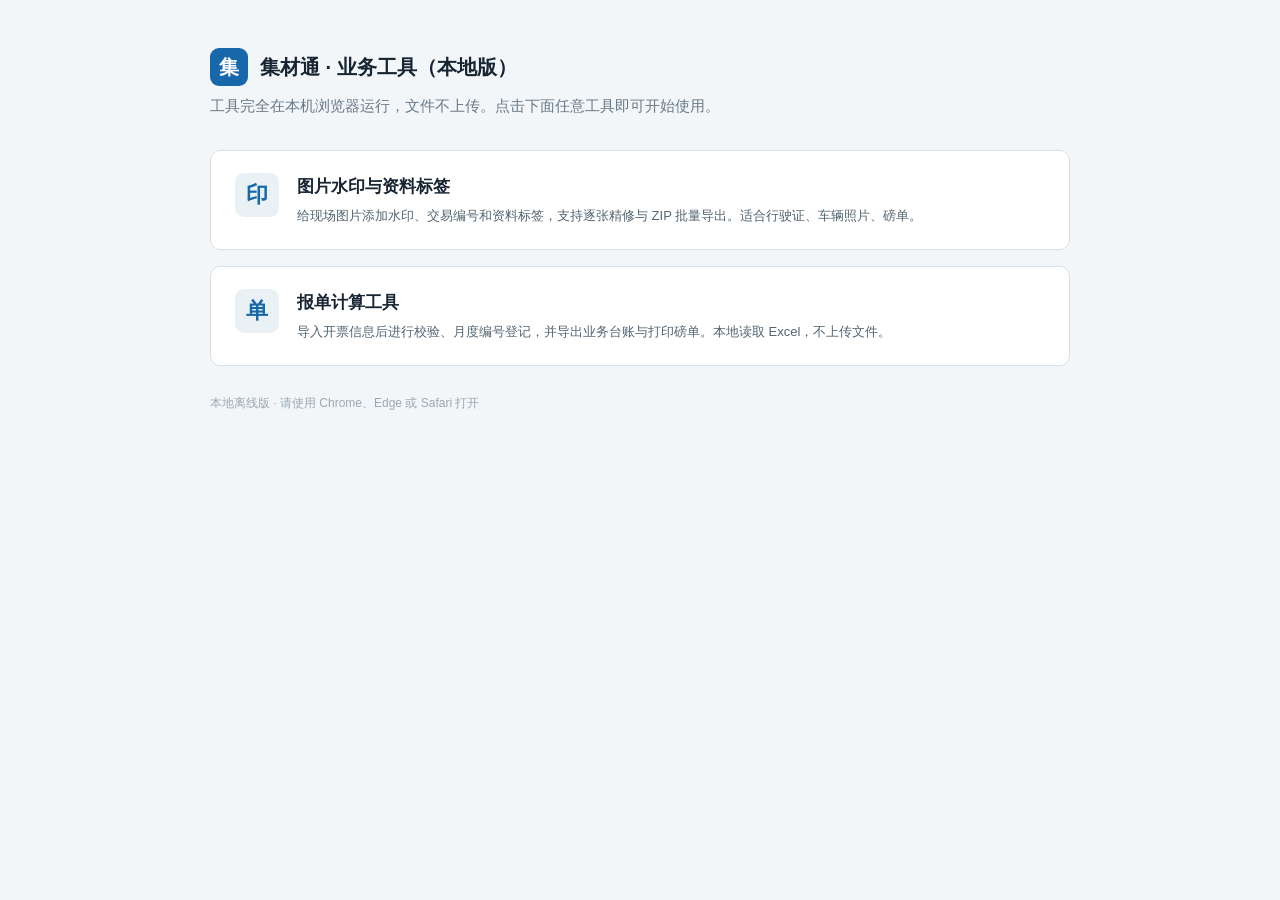
==== index.html @ 2f5e984a "发布集材通业务工具网页版本" ====
<!doctype html>
<html lang="zh-CN">
<head>
  <meta charset="utf-8"><meta name="viewport" content="width=device-width,initial-scale=1">
  <title>集材通 · 业务工具（本地版）</title>
  <style>
    body{margin:0;background:#f3f6f8;font:15px/1.6 -apple-system,BlinkMacSystemFont,"PingFang SC","Microsoft YaHei",sans-serif;color:#172533}
    .wrap{max-width:860px;margin:0 auto;padding:48px 24px}
    .brand{display:flex;align-items:center;gap:12px;font-weight:800;font-size:20px;margin-bottom:8px}
    .mark{width:38px;height:38px;border-radius:9px;background:#1768ab;color:#fff;display:grid;place-items:center;font-size:20px}
    .note{color:#687987;margin:0 0 32px}
    a.card{display:flex;gap:18px;align-items:flex-start;background:#fff;border:1px solid #d8e1e7;border-radius:10px;padding:22px 24px;margin-bottom:16px;text-decoration:none;color:inherit}
    a.card:hover{border-color:#1768ab;box-shadow:0 4px 16px rgba(23,104,171,.12)}
    .icon{width:44px;height:44px;border-radius:9px;background:#eaf1f5;color:#1768ab;display:grid;place-items:center;font-size:22px;font-weight:800;flex:none}
    h2{margin:0 0 6px;font-size:17px}
    p.desc{margin:0;color:#526572;font-size:13px}
    .foot{margin-top:28px;color:#98a7b2;font-size:12px}
  </style>
</head>
<body>
  <main class="wrap">
    <div class="brand"><span class="mark">集</span><span>集材通 · 业务工具（本地版）</span></div>
    <p class="note">工具完全在本机浏览器运行，文件不上传。点击下面任意工具即可开始使用。</p>
    <a class="card" href="tools/watermark/index.html">
      <span class="icon">印</span>
      <span><h2>图片水印与资料标签</h2><p class="desc">给现场图片添加水印、交易编号和资料标签，支持逐张精修与 ZIP 批量导出。适合行驶证、车辆照片、磅单。</p></span>
    </a>
    <a class="card" href="tools/weighbill/index.html">
      <span class="icon">单</span>
      <span><h2>报单计算工具</h2><p class="desc">导入开票信息后进行校验、月度编号登记，并导出业务台账与打印磅单。本地读取 Excel，不上传文件。</p></span>
    </a>
    <p class="foot">本地离线版 · 请使用 Chrome、Edge 或 Safari 打开</p>
  </main>
</body>
</html>
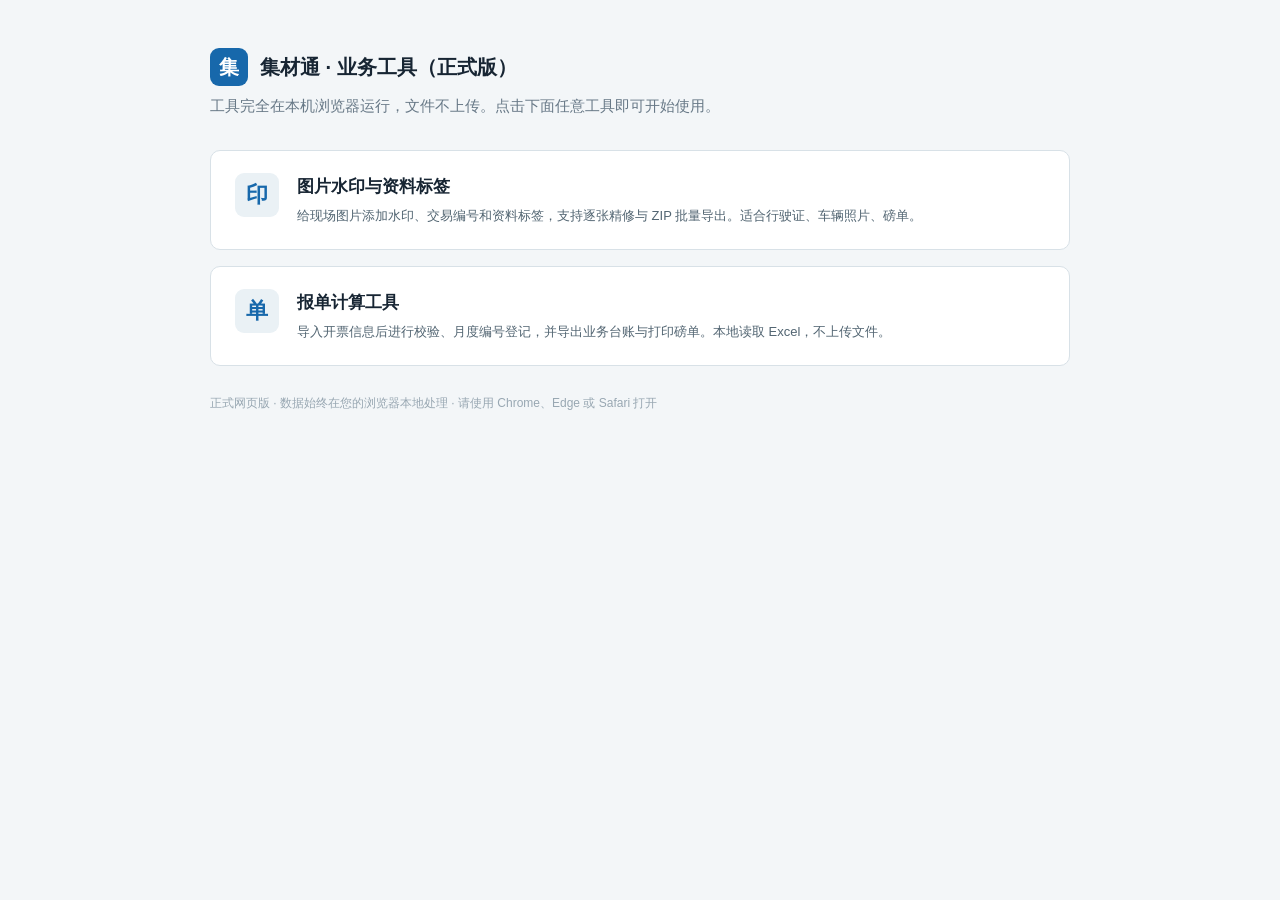
==== commit 9d8e2db1: "更新正式版公网首页文案" ====
--- a/index.html
+++ b/index.html
@@ -2,7 +2,7 @@
 <html lang="zh-CN">
 <head>
   <meta charset="utf-8"><meta name="viewport" content="width=device-width,initial-scale=1">
-  <title>集材通 · 业务工具（本地版）</title>
+  <title>集材通 · 业务工具（正式版）</title>
   <style>
     body{margin:0;background:#f3f6f8;font:15px/1.6 -apple-system,BlinkMacSystemFont,"PingFang SC","Microsoft YaHei",sans-serif;color:#172533}
     .wrap{max-width:860px;margin:0 auto;padding:48px 24px}
@@ -19,7 +19,7 @@
 </head>
 <body>
   <main class="wrap">
-    <div class="brand"><span class="mark">集</span><span>集材通 · 业务工具（本地版）</span></div>
+    <div class="brand"><span class="mark">集</span><span>集材通 · 业务工具（正式版）</span></div>
     <p class="note">工具完全在本机浏览器运行，文件不上传。点击下面任意工具即可开始使用。</p>
     <a class="card" href="tools/watermark/index.html">
       <span class="icon">印</span>
@@ -29,7 +29,7 @@
       <span class="icon">单</span>
       <span><h2>报单计算工具</h2><p class="desc">导入开票信息后进行校验、月度编号登记，并导出业务台账与打印磅单。本地读取 Excel，不上传文件。</p></span>
     </a>
-    <p class="foot">本地离线版 · 请使用 Chrome、Edge 或 Safari 打开</p>
+    <p class="foot">正式网页版 · 数据始终在您的浏览器本地处理 · 请使用 Chrome、Edge 或 Safari 打开</p>
   </main>
 </body>
 </html>
